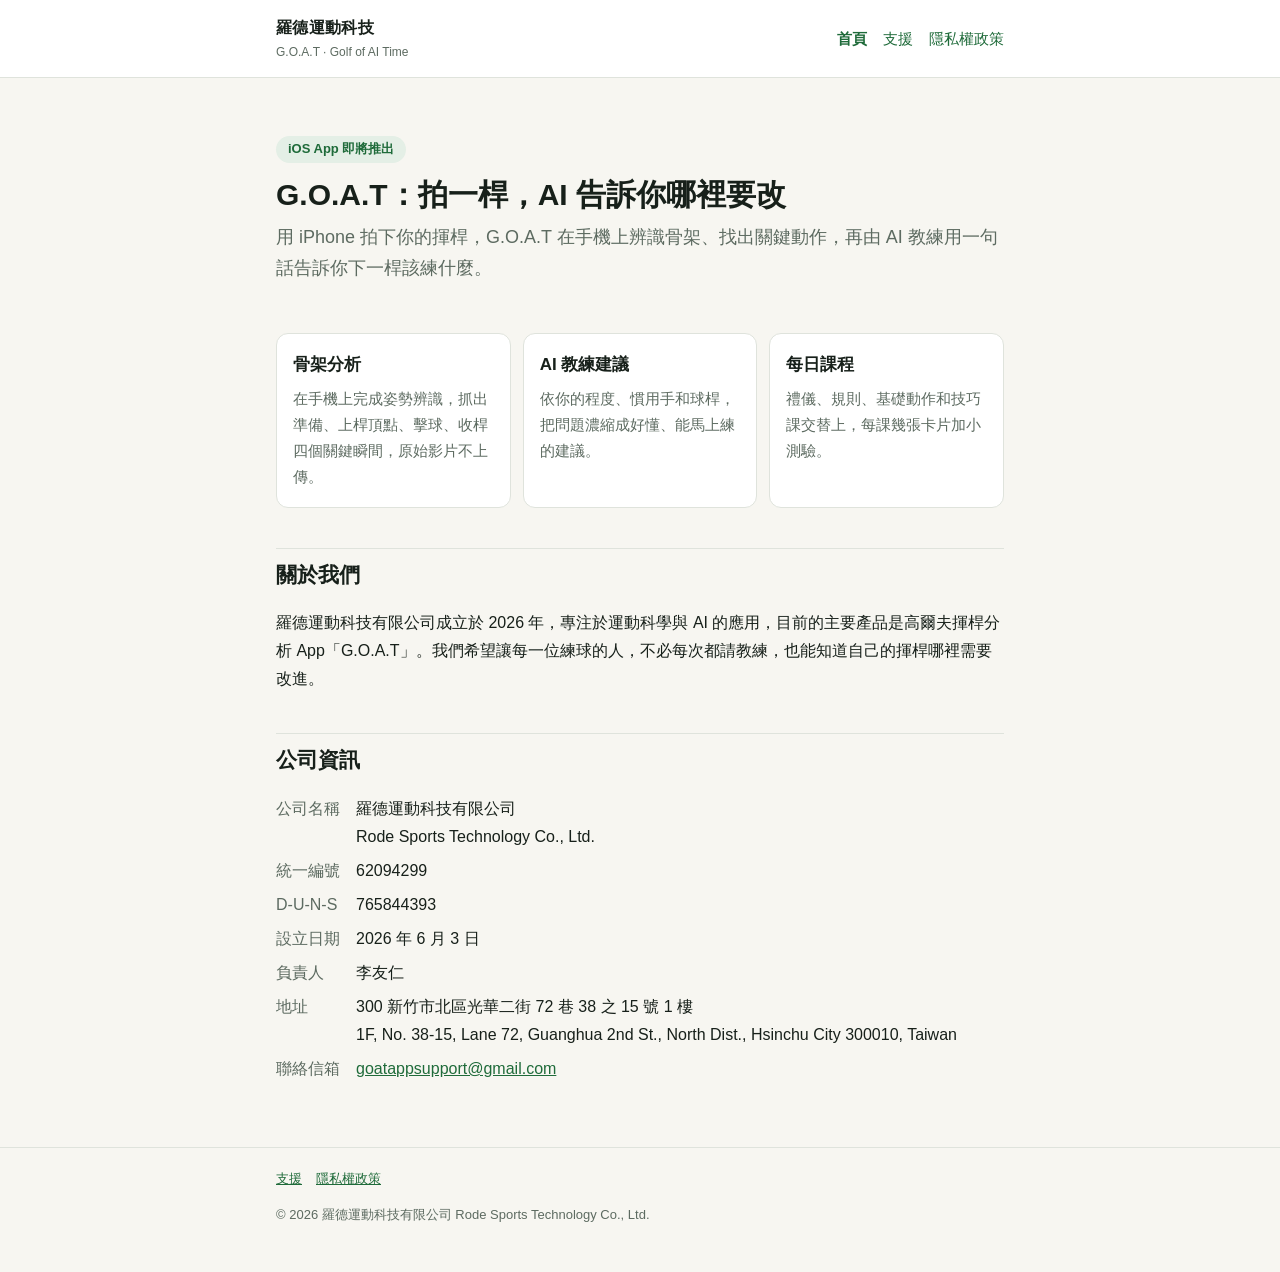
==== index.html @ c0151da9 "Company site: home, support, privacy policy" ====
<!doctype html>
<html lang="zh-Hant-TW">
<head>
<meta charset="utf-8">
<meta name="viewport" content="width=device-width, initial-scale=1">
<title>羅德運動科技有限公司｜G.O.A.T AI 高爾夫揮桿教練</title>
<meta name="description" content="羅德運動科技有限公司開發 G.O.A.T（Golf of AI Time），用手機拍一桿，AI 分析揮桿並給出改善建議。">
<link rel="stylesheet" href="style.css">
</head>
<body>
<header class="top"><div class="wrap">
  <a class="brand" href="index.html">羅德運動科技<small>G.O.A.T · Golf of AI Time</small></a>
  <nav><a href="index.html" aria-current="page">首頁</a><a href="support.html">支援</a><a href="privacy.html">隱私權政策</a></nav>
</div></header>

<main><div class="wrap">
  <section class="hero">
    <span class="tag">iOS App 即將推出</span>
    <h1>G.O.A.T：拍一桿，AI 告訴你哪裡要改</h1>
    <p class="lead">用 iPhone 拍下你的揮桿，G.O.A.T 在手機上辨識骨架、找出關鍵動作，再由 AI 教練用一句話告訴你下一桿該練什麼。</p>
  </section>

  <div class="cards">
    <div class="card"><h3>骨架分析</h3><p>在手機上完成姿勢辨識，抓出準備、上桿頂點、擊球、收桿四個關鍵瞬間，原始影片不上傳。</p></div>
    <div class="card"><h3>AI 教練建議</h3><p>依你的程度、慣用手和球桿，把問題濃縮成好懂、能馬上練的建議。</p></div>
    <div class="card"><h3>每日課程</h3><p>禮儀、規則、基礎動作和技巧課交替上，每課幾張卡片加小測驗。</p></div>
  </div>

  <h2>關於我們</h2>
  <p>羅德運動科技有限公司成立於 2026 年，專注於運動科學與 AI 的應用，目前的主要產品是高爾夫揮桿分析 App「G.O.A.T」。我們希望讓每一位練球的人，不必每次都請教練，也能知道自己的揮桿哪裡需要改進。</p>

  <h2>公司資訊</h2>
  <dl class="info">
    <dt>公司名稱</dt><dd>羅德運動科技有限公司<br>Rode Sports Technology Co., Ltd.</dd>
    <dt>統一編號</dt><dd>62094299</dd>
    <dt>D-U-N-S</dt><dd>765844393</dd>
    <dt>設立日期</dt><dd>2026 年 6 月 3 日</dd>
    <dt>負責人</dt><dd>李友仁</dd>
    <dt>地址</dt><dd>300 新竹市北區光華二街 72 巷 38 之 15 號 1 樓<br>1F, No. 38-15, Lane 72, Guanghua 2nd St., North Dist., Hsinchu City 300010, Taiwan</dd>
    <dt>聯絡信箱</dt><dd><a href="mailto:goatappsupport@gmail.com">goatappsupport@gmail.com</a></dd>
  </dl>
</div></main>

<footer><div class="wrap">
  <a href="support.html">支援</a><a href="privacy.html">隱私權政策</a>
  <p>© 2026 羅德運動科技有限公司 Rode Sports Technology Co., Ltd.</p>
</div></footer>
</body>
</html>
---- style.css ----
:root {
  --bg: #f7f6f1;
  --surface: #ffffff;
  --ink: #17201a;
  --muted: #5d6b61;
  --line: #dfe3dc;
  --green: #1f6b3a;
  --green-soft: #e4efe6;
  --max: 760px;
}
@media (prefers-color-scheme: dark) {
  :root {
    --bg: #111612;
    --surface: #18201a;
    --ink: #e9efe9;
    --muted: #9aa89e;
    --line: #2a352d;
    --green: #6fcf8f;
    --green-soft: #1d2e22;
  }
}
* { box-sizing: border-box; }
html { -webkit-text-size-adjust: 100%; }
body {
  margin: 0;
  background: var(--bg);
  color: var(--ink);
  font: 16px/1.75 -apple-system, BlinkMacSystemFont, "PingFang TC", "Noto Sans TC", "Microsoft JhengHei", sans-serif;
}
a { color: var(--green); }
header.top {
  border-bottom: 1px solid var(--line);
  background: var(--surface);
}
.wrap { max-width: var(--max); margin: 0 auto; padding: 0 16px; }
.top .wrap {
  display: flex; align-items: center; justify-content: space-between;
  gap: 12px; flex-wrap: wrap; padding-top: 14px; padding-bottom: 14px;
}
.brand { font-weight: 700; color: var(--ink); text-decoration: none; letter-spacing: .02em; }
.brand small { display: block; font-weight: 400; color: var(--muted); font-size: 12px; letter-spacing: 0; }
nav a { margin-left: 16px; text-decoration: none; font-size: 15px; }
nav a:first-child { margin-left: 0; }
nav a[aria-current="page"] { font-weight: 700; }
main { padding: 32px 0 48px; }
h1 { font-size: 30px; line-height: 1.3; margin: 0 0 8px; }
h2 { font-size: 21px; margin: 40px 0 10px; padding-top: 8px; border-top: 1px solid var(--line); }
h3 { font-size: 17px; margin: 24px 0 6px; }
.lead { font-size: 18px; color: var(--muted); margin: 0 0 24px; }
.meta { color: var(--muted); font-size: 14px; margin: 0 0 24px; }
.hero { padding: 24px 0 8px; }
.tag {
  display: inline-block; background: var(--green-soft); color: var(--green);
  border-radius: 999px; padding: 2px 12px; font-size: 13px; font-weight: 600; margin-bottom: 12px;
}
.cards { display: grid; grid-template-columns: repeat(auto-fit, minmax(210px, 1fr)); gap: 12px; margin: 16px 0; }
.card { background: var(--surface); border: 1px solid var(--line); border-radius: 12px; padding: 16px; }
.card h3 { margin-top: 0; }
.card p { margin: 0; color: var(--muted); font-size: 15px; }
.table-scroll { overflow-x: auto; margin: 12px 0; }
table { border-collapse: collapse; width: 100%; background: var(--surface); font-size: 15px; }
th, td { border: 1px solid var(--line); padding: 8px 10px; text-align: left; vertical-align: top; }
th { background: var(--green-soft); }
dl.info { display: grid; grid-template-columns: max-content 1fr; gap: 6px 16px; }
dl.info dt { color: var(--muted); }
dl.info dd { margin: 0; }
.todo { background: #fff3c4; color: #5a4400; padding: 0 4px; border-radius: 4px; }
footer { border-top: 1px solid var(--line); color: var(--muted); font-size: 13px; padding: 20px 0 32px; }
footer a { margin-right: 14px; }
@media (max-width: 480px) {
  h1 { font-size: 25px; }
  dl.info { grid-template-columns: 1fr; gap: 0; }
  dl.info dd { margin-bottom: 8px; }
}
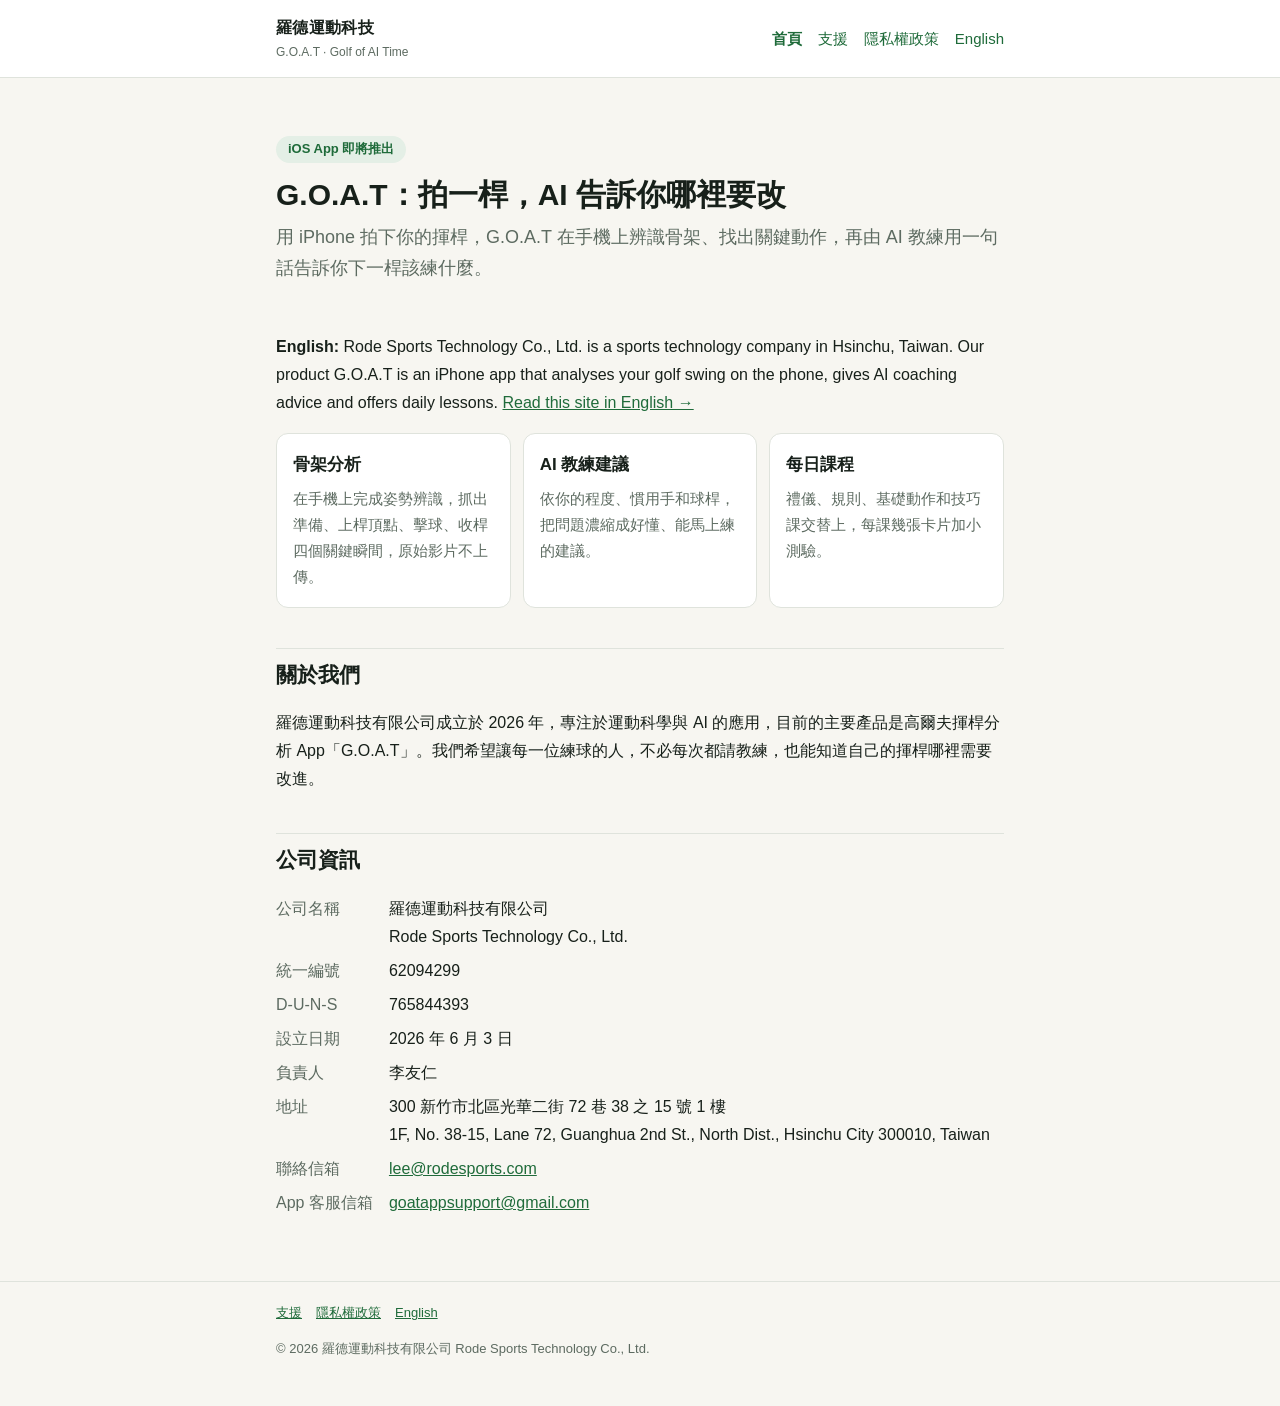
==== commit 9e4660c0: "English pages (home, support, privacy policy) and language links; company contact lee@rodesports.com" ====
--- a/index.html
+++ b/index.html
@@ -10,7 +10,7 @@
 <body>
 <header class="top"><div class="wrap">
   <a class="brand" href="index.html">羅德運動科技<small>G.O.A.T · Golf of AI Time</small></a>
-  <nav><a href="index.html" aria-current="page">首頁</a><a href="support.html">支援</a><a href="privacy.html">隱私權政策</a></nav>
+  <nav><a href="index.html" aria-current="page">首頁</a><a href="support.html">支援</a><a href="privacy.html">隱私權政策</a><a href="en/index.html" lang="en">English</a></nav>
 </div></header>
 
 <main><div class="wrap">
@@ -19,6 +19,8 @@
     <h1>G.O.A.T：拍一桿，AI 告訴你哪裡要改</h1>
     <p class="lead">用 iPhone 拍下你的揮桿，G.O.A.T 在手機上辨識骨架、找出關鍵動作，再由 AI 教練用一句話告訴你下一桿該練什麼。</p>
   </section>
+
+  <p lang="en"><strong>English:</strong> Rode Sports Technology Co., Ltd. is a sports technology company in Hsinchu, Taiwan. Our product G.O.A.T is an iPhone app that analyses your golf swing on the phone, gives AI coaching advice and offers daily lessons. <a href="en/index.html">Read this site in English →</a></p>
 
   <div class="cards">
     <div class="card"><h3>骨架分析</h3><p>在手機上完成姿勢辨識，抓出準備、上桿頂點、擊球、收桿四個關鍵瞬間，原始影片不上傳。</p></div>
@@ -37,12 +39,13 @@
     <dt>設立日期</dt><dd>2026 年 6 月 3 日</dd>
     <dt>負責人</dt><dd>李友仁</dd>
     <dt>地址</dt><dd>300 新竹市北區光華二街 72 巷 38 之 15 號 1 樓<br>1F, No. 38-15, Lane 72, Guanghua 2nd St., North Dist., Hsinchu City 300010, Taiwan</dd>
-    <dt>聯絡信箱</dt><dd><a href="mailto:goatappsupport@gmail.com">goatappsupport@gmail.com</a></dd>
+    <dt>聯絡信箱</dt><dd><a href="mailto:lee@rodesports.com">lee@rodesports.com</a></dd>
+    <dt>App 客服信箱</dt><dd><a href="mailto:goatappsupport@gmail.com">goatappsupport@gmail.com</a></dd>
   </dl>
 </div></main>
 
 <footer><div class="wrap">
-  <a href="support.html">支援</a><a href="privacy.html">隱私權政策</a>
+  <a href="support.html">支援</a><a href="privacy.html">隱私權政策</a><a href="en/index.html" lang="en">English</a>
   <p>© 2026 羅德運動科技有限公司 Rode Sports Technology Co., Ltd.</p>
 </div></footer>
 </body>
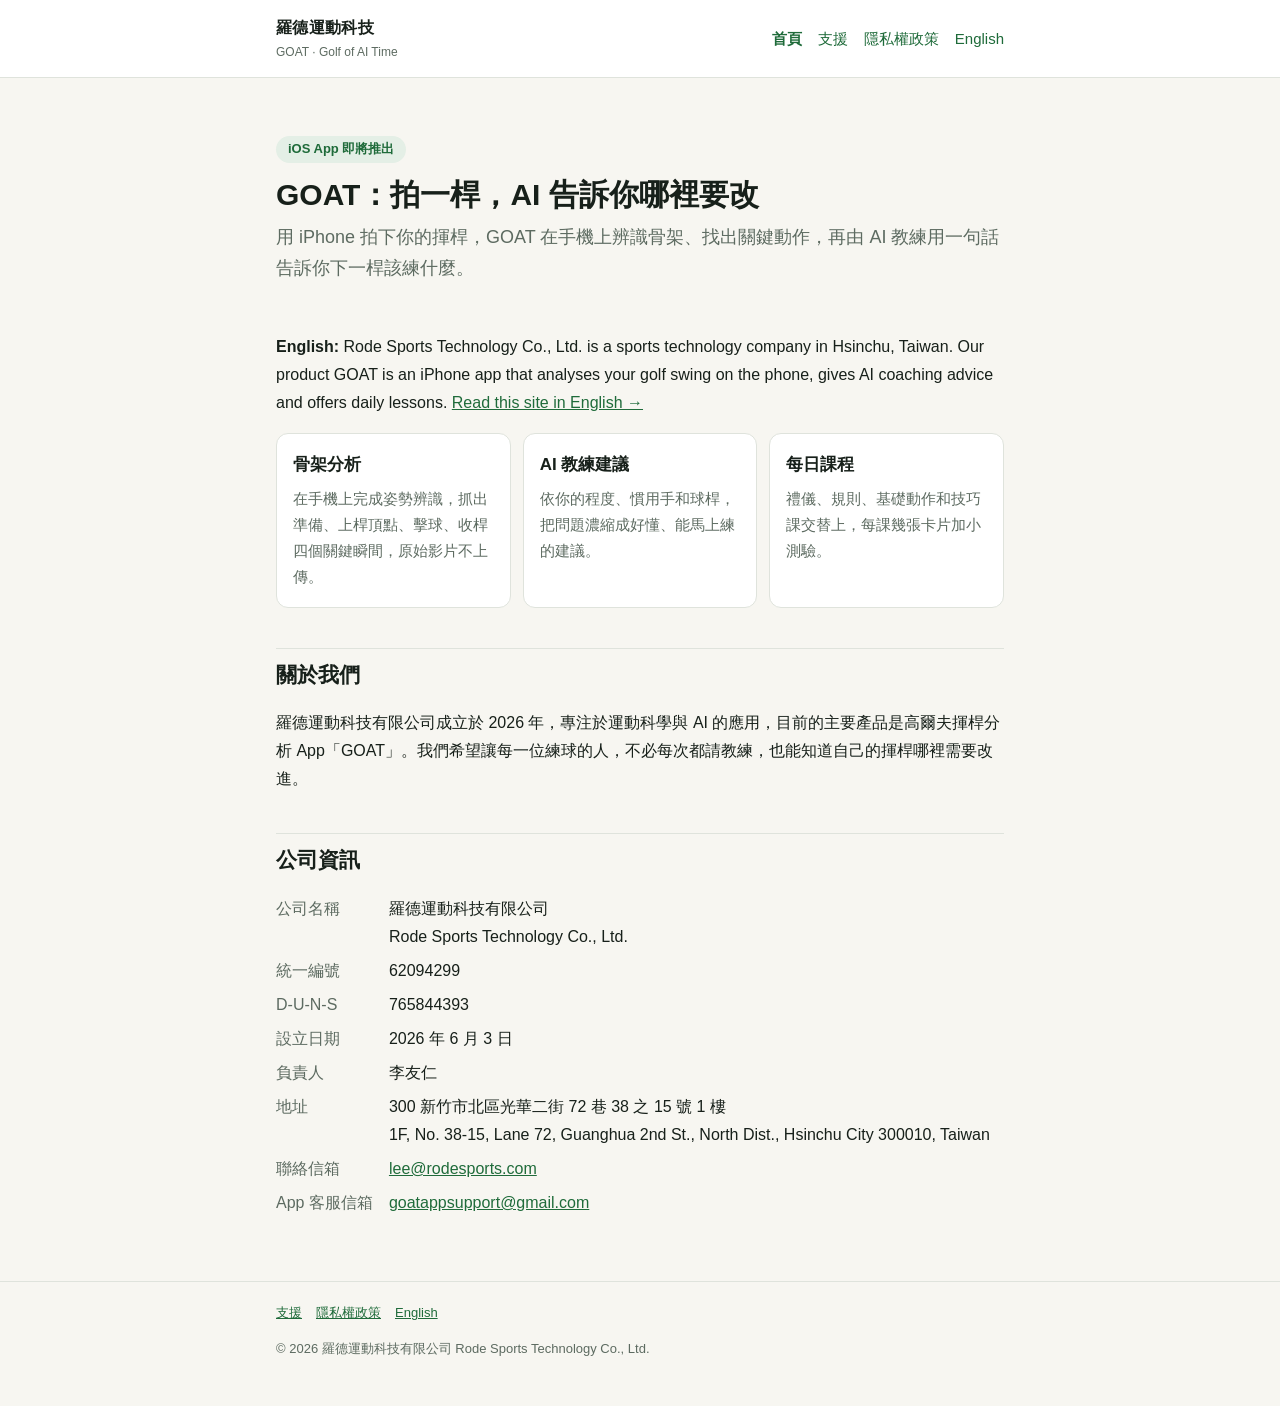
==== commit 3949e4b6: "Brand spelling: GOAT" ====
--- a/index.html
+++ b/index.html
@@ -3,24 +3,24 @@
 <head>
 <meta charset="utf-8">
 <meta name="viewport" content="width=device-width, initial-scale=1">
-<title>羅德運動科技有限公司｜G.O.A.T AI 高爾夫揮桿教練</title>
-<meta name="description" content="羅德運動科技有限公司開發 G.O.A.T（Golf of AI Time），用手機拍一桿，AI 分析揮桿並給出改善建議。">
+<title>羅德運動科技有限公司｜GOAT AI 高爾夫揮桿教練</title>
+<meta name="description" content="羅德運動科技有限公司開發 GOAT（Golf of AI Time），用手機拍一桿，AI 分析揮桿並給出改善建議。">
 <link rel="stylesheet" href="style.css">
 </head>
 <body>
 <header class="top"><div class="wrap">
-  <a class="brand" href="index.html">羅德運動科技<small>G.O.A.T · Golf of AI Time</small></a>
+  <a class="brand" href="index.html">羅德運動科技<small>GOAT · Golf of AI Time</small></a>
   <nav><a href="index.html" aria-current="page">首頁</a><a href="support.html">支援</a><a href="privacy.html">隱私權政策</a><a href="en/index.html" lang="en">English</a></nav>
 </div></header>
 
 <main><div class="wrap">
   <section class="hero">
     <span class="tag">iOS App 即將推出</span>
-    <h1>G.O.A.T：拍一桿，AI 告訴你哪裡要改</h1>
-    <p class="lead">用 iPhone 拍下你的揮桿，G.O.A.T 在手機上辨識骨架、找出關鍵動作，再由 AI 教練用一句話告訴你下一桿該練什麼。</p>
+    <h1>GOAT：拍一桿，AI 告訴你哪裡要改</h1>
+    <p class="lead">用 iPhone 拍下你的揮桿，GOAT 在手機上辨識骨架、找出關鍵動作，再由 AI 教練用一句話告訴你下一桿該練什麼。</p>
   </section>
 
-  <p lang="en"><strong>English:</strong> Rode Sports Technology Co., Ltd. is a sports technology company in Hsinchu, Taiwan. Our product G.O.A.T is an iPhone app that analyses your golf swing on the phone, gives AI coaching advice and offers daily lessons. <a href="en/index.html">Read this site in English →</a></p>
+  <p lang="en"><strong>English:</strong> Rode Sports Technology Co., Ltd. is a sports technology company in Hsinchu, Taiwan. Our product GOAT is an iPhone app that analyses your golf swing on the phone, gives AI coaching advice and offers daily lessons. <a href="en/index.html">Read this site in English →</a></p>
 
   <div class="cards">
     <div class="card"><h3>骨架分析</h3><p>在手機上完成姿勢辨識，抓出準備、上桿頂點、擊球、收桿四個關鍵瞬間，原始影片不上傳。</p></div>
@@ -29,7 +29,7 @@
   </div>
 
   <h2>關於我們</h2>
-  <p>羅德運動科技有限公司成立於 2026 年，專注於運動科學與 AI 的應用，目前的主要產品是高爾夫揮桿分析 App「G.O.A.T」。我們希望讓每一位練球的人，不必每次都請教練，也能知道自己的揮桿哪裡需要改進。</p>
+  <p>羅德運動科技有限公司成立於 2026 年，專注於運動科學與 AI 的應用，目前的主要產品是高爾夫揮桿分析 App「GOAT」。我們希望讓每一位練球的人，不必每次都請教練，也能知道自己的揮桿哪裡需要改進。</p>
 
   <h2>公司資訊</h2>
   <dl class="info">
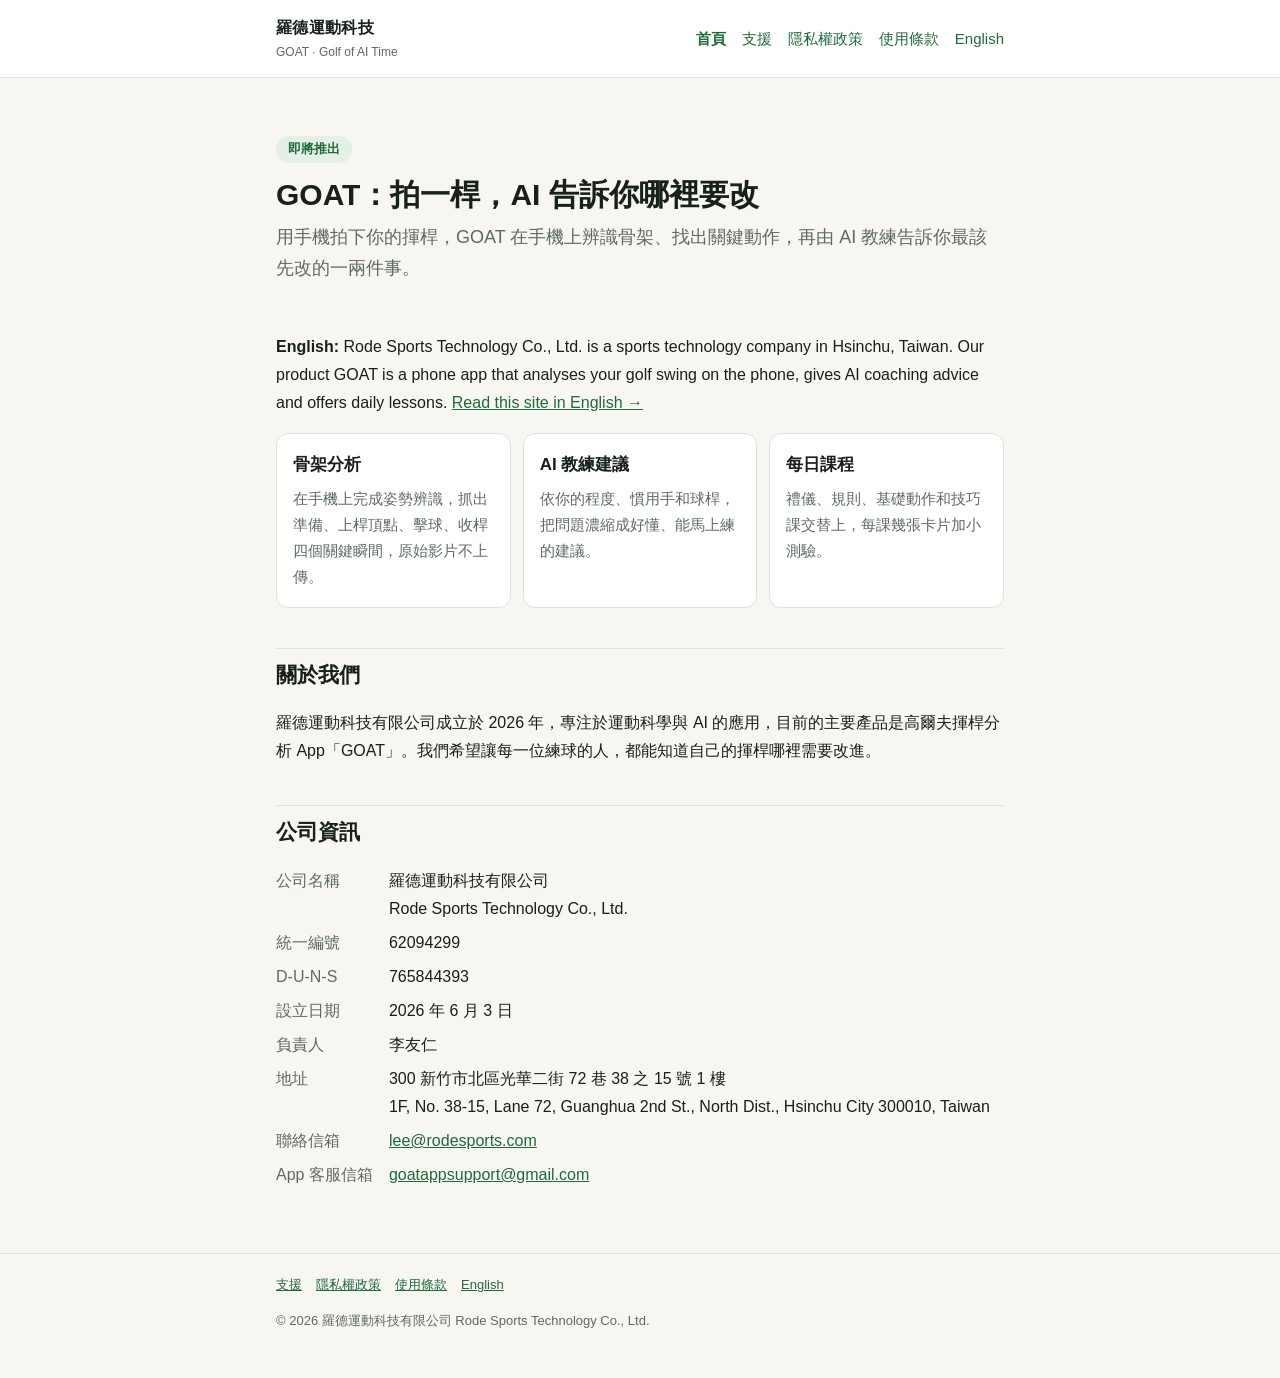
==== commit 7fa83365: "Terms of Use page; three-tier pricing; privacy policy and support updates (zh + en)" ====
--- a/index.html
+++ b/index.html
@@ -3,24 +3,24 @@
 <head>
 <meta charset="utf-8">
 <meta name="viewport" content="width=device-width, initial-scale=1">
-<title>羅德運動科技有限公司｜GOAT AI 高爾夫揮桿教練</title>
+<title>羅德運動科技有限公司｜GOAT 高爾夫 AI 教練</title>
 <meta name="description" content="羅德運動科技有限公司開發 GOAT（Golf of AI Time），用手機拍一桿，AI 分析揮桿並給出改善建議。">
 <link rel="stylesheet" href="style.css">
 </head>
 <body>
 <header class="top"><div class="wrap">
   <a class="brand" href="index.html">羅德運動科技<small>GOAT · Golf of AI Time</small></a>
-  <nav><a href="index.html" aria-current="page">首頁</a><a href="support.html">支援</a><a href="privacy.html">隱私權政策</a><a href="en/index.html" lang="en">English</a></nav>
+  <nav><a href="index.html" aria-current="page">首頁</a><a href="support.html">支援</a><a href="privacy.html">隱私權政策</a><a href="terms.html">使用條款</a><a href="en/index.html" lang="en">English</a></nav>
 </div></header>
 
 <main><div class="wrap">
   <section class="hero">
-    <span class="tag">iOS App 即將推出</span>
+    <span class="tag">即將推出</span>
     <h1>GOAT：拍一桿，AI 告訴你哪裡要改</h1>
-    <p class="lead">用 iPhone 拍下你的揮桿，GOAT 在手機上辨識骨架、找出關鍵動作，再由 AI 教練用一句話告訴你下一桿該練什麼。</p>
+    <p class="lead">用手機拍下你的揮桿，GOAT 在手機上辨識骨架、找出關鍵動作，再由 AI 教練告訴你最該先改的一兩件事。</p>
   </section>
 
-  <p lang="en"><strong>English:</strong> Rode Sports Technology Co., Ltd. is a sports technology company in Hsinchu, Taiwan. Our product GOAT is an iPhone app that analyses your golf swing on the phone, gives AI coaching advice and offers daily lessons. <a href="en/index.html">Read this site in English →</a></p>
+  <p lang="en"><strong>English:</strong> Rode Sports Technology Co., Ltd. is a sports technology company in Hsinchu, Taiwan. Our product GOAT is a phone app that analyses your golf swing on the phone, gives AI coaching advice and offers daily lessons. <a href="en/index.html">Read this site in English →</a></p>
 
   <div class="cards">
     <div class="card"><h3>骨架分析</h3><p>在手機上完成姿勢辨識，抓出準備、上桿頂點、擊球、收桿四個關鍵瞬間，原始影片不上傳。</p></div>
@@ -29,7 +29,7 @@
   </div>
 
   <h2>關於我們</h2>
-  <p>羅德運動科技有限公司成立於 2026 年，專注於運動科學與 AI 的應用，目前的主要產品是高爾夫揮桿分析 App「GOAT」。我們希望讓每一位練球的人，不必每次都請教練，也能知道自己的揮桿哪裡需要改進。</p>
+  <p>羅德運動科技有限公司成立於 2026 年，專注於運動科學與 AI 的應用，目前的主要產品是高爾夫揮桿分析 App「GOAT」。我們希望讓每一位練球的人，都能知道自己的揮桿哪裡需要改進。</p>
 
   <h2>公司資訊</h2>
   <dl class="info">
@@ -45,7 +45,7 @@
 </div></main>
 
 <footer><div class="wrap">
-  <a href="support.html">支援</a><a href="privacy.html">隱私權政策</a><a href="en/index.html" lang="en">English</a>
+  <a href="support.html">支援</a><a href="privacy.html">隱私權政策</a><a href="terms.html">使用條款</a><a href="en/index.html" lang="en">English</a>
   <p>© 2026 羅德運動科技有限公司 Rode Sports Technology Co., Ltd.</p>
 </div></footer>
 </body>
